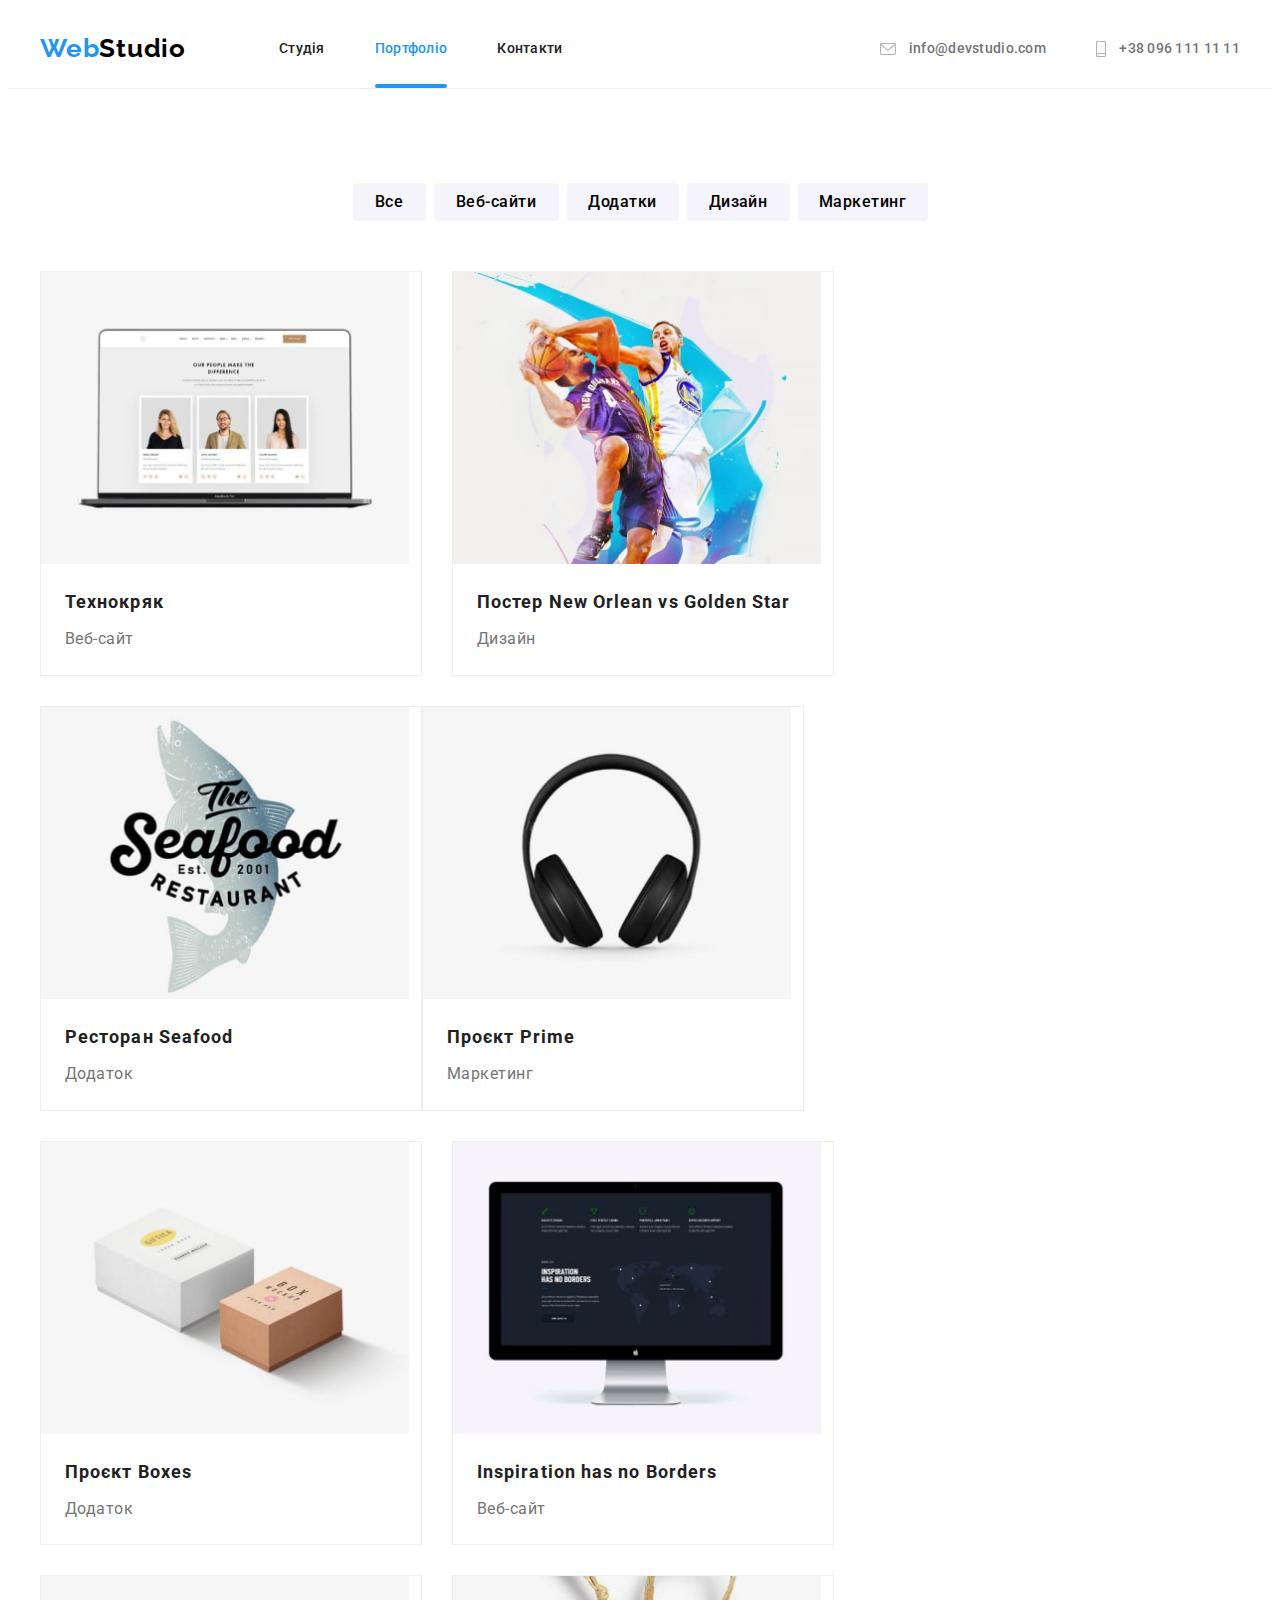
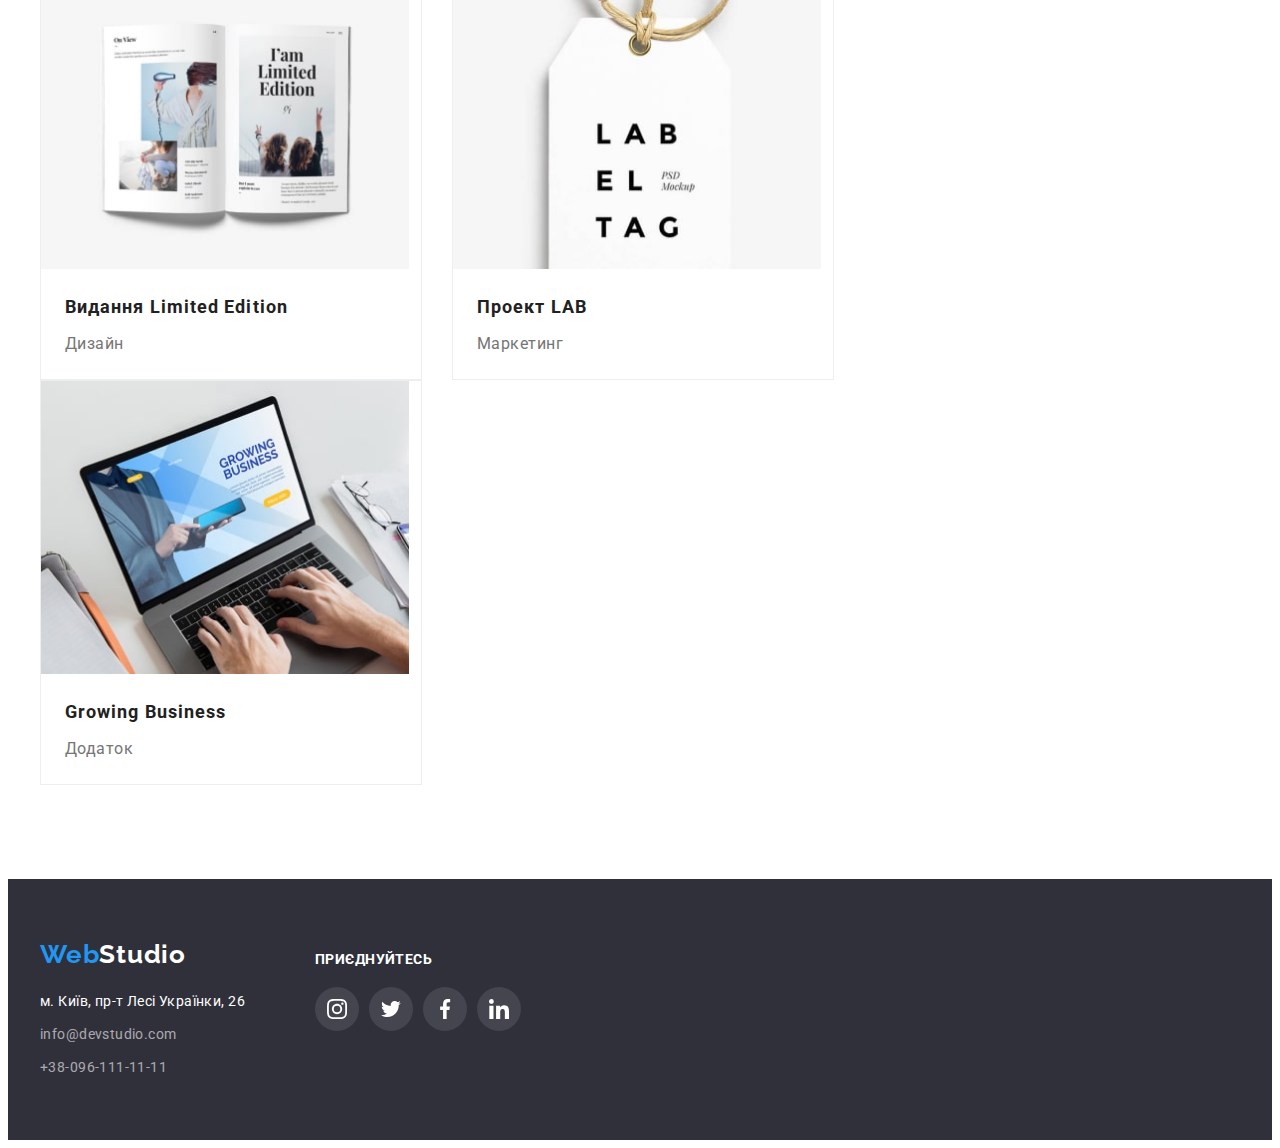
==== portfolio.html @ d66b003a "123" ====
<!DOCTYPE html>
<html lang="en">

<head>
    <meta charset="UTF-8">
    <meta http-equiv="X-UA-Compatible" content="IE=edge">
    <meta name="viewport" content="width=device-width, initial-scale=1.0">

    <link rel="preconnect" href="https://fonts.googleapis.com">
    <link rel="preconnect" href="https://fonts.gstatic.com" crossorigin>
    <link
        href="https://fonts.googleapis.com/css2?family=Raleway:wght@700&family=Roboto:wght@400;500;700;900&display=swap"
        rel="stylesheet">

    <link rel="stylesheet" href="https://cdnjs.cloudflare.com/ajax/libs/modern-normalize/1.1.0/modern-normalize.min.css"
        integrity="sha512-wpPYUAdjBVSE4KJnH1VR1HeZfpl1ub8YT/NKx4PuQ5NmX2tKuGu6U/JRp5y+Y8XG2tV+wKQpNHVUX03MfMFn9Q=="
        crossorigin="anonymous" referrerpolicy="no-referrer" />

    <title>Портфолио</title>
    <link rel="stylesheet" href="./css/style.css">
</head>

<body>
    <header class="line">
        <div class="container addres-nav">
            <nav class="main-nav">
                <a class="main-logo" href="/">
                    <span class="web-blue">Web</span><span class="logo-black">Studio</span>
                </a>
                <ul class="head-list">
                    <li class="item"><a class="link" href="index.html">Студія</a></li>
                    <li class="item"><a class="link current" href="portfolio.html">Портфоліо</a></li>
                    <li class="item"><a class="link" href="">Контакти</a></li>
                </ul>
            </nav>
            <ul class="head-info">
                <li class="head-item">
                    <a class="info mail" href="mailto:info@devstudio.com">
                        <svg class="icon-mail" width="16" height="12">
                            <use href="./img/symbol-defs.svg#icon-envelope"></use>
                        </svg>
                        info@devstudio.com
                    </a>
                </li>
                <li class="head-item">
                    <a class="info tel" href="tel:+380961111111">
                        <svg class="icon-tel" width="10" height="16">
                            <use href="./img/symbol-defs.svg#icon-smartphone"></use>
                        </svg>
                        +38 096 111 11 11
                    </a>
                </li>
            </ul>
        </div>
    </header>

    <main>

        <section class="midle">
            <div class="container">
                <ul class="button-port">
                    <li class="btn"><button class="first" type="button"> Все </button></li>
                    <li class="btn"><button class="sec" type="button"> Веб-сайти</button></li>
                    <li class="btn"><button class="thirh" type="button"> Додатки </button></li>
                    <li class="btn"><button class="fourth" type="button"> Дизайн </button></li>
                    <li class="btn"><button class="fifth " type="button"> Mаркетинг</button></li>
                </ul>

                <ul class="pick">
                    <li class="between-photo">
                        <a href="" class="mama">
                            <div class="animation">
                                <img src="./img/port-img-1-min.jpg" width="368" alt="Постер" class="img-shadow">
                                <div class="overlay-photo">
                                    <p class="overlay-photo-text">Ресурс пропонує комплексні пропозиції з різним
                                        рівнем функціоналу та сервісів.
                                        Все це дозволить відвідувачу отримати
                                        вичерпні відомості про компанію чи приватну особу.</p>
                                </div>
                            </div>
                            <div class="menu-cont">
                                <h2 class="photo-name">Технокряк</h2>
                                <p class="text-name">Веб-сайт</p>
                            </div>
                        </a>
                    </li>
                    <li class="between-photo">
                        <a href="" class="mama">
                            <div class="animation">
                                <img src="./img/port-img-2-min.jpg" width="368" alt="Постер" class="img-shadow">
                                <div class="overlay-photo">
                                    <p class="overlay-photo-text">Ресурс пропонує комплексні пропозиції з різним
                                        рівнем функціоналу та сервісів.
                                        Все це дозволить відвідувачу отримати
                                        вичерпні відомості про компанію чи приватну особу.</p>
                                </div>
                            </div>
                            <div class="menu-cont">
                                <h2 class="photo-name">Постер New Orlean vs Golden Star</h2>
                                <p class="text-name">Дизайн</p>
                            </div>
                        </a>
                    </li>
                    <li class="between-photo">
                        <a href="" class="mama">
                            <div class="animation">
                                <img src="./img/port-img-3-min.jpg" width="368" alt="Ресторан сифуд" class="img-shadow">
                                <div class="overlay-photo">
                                    <p class="overlay-photo-text">Ресурс пропонує комплексні пропозиції з різним
                                        рівнем функціоналу та сервісів.
                                        Все це дозволить відвідувачу отримати
                                        вичерпні відомості про компанію чи приватну особу.</p>
                                </div>
                            </div>
                            <div class="menu-cont">
                                <h2 class="photo-name">Ресторан Seafood</h2>
                                <p class="text-name">Додаток</p>
                            </div>
                        </a>
                    </li>
                    <li class="between-photo">
                        <a href="" class="mama">
                            <div class="animation">
                                <img src="./img/port-img-4-min.jpg" width="368" alt="Проєкт прайм" class="img-shadow">
                                <div class="overlay-photo">
                                    <p class="overlay-photo-text">Ресурс пропонує комплексні пропозиції з різним
                                        рівнем функціоналу та сервісів.
                                        Все це дозволить відвідувачу отримати
                                        вичерпні відомості про компанію чи приватну особу.</p>
                                </div>
                            </div>
                            <div class="menu-cont">
                                <h2 class="photo-name">Проєкт Prime</h2>
                                <p class="text-name">Маркетинг</p>
                            </div>
                        </a>
                    </li>
                    <li class="between-photo">
                        <a href="" class="mama">
                            <div class="animation">
                                <img src="./img/port-img-5-min.jpg" width="368" alt="Проєкт бокс" class="img-shadow">
                                <div class="overlay-photo">
                                    <p class="overlay-photo-text">Ресурс пропонує комплексні пропозиції з різним
                                        рівнем функціоналу та сервісів.
                                        Все це дозволить відвідувачу отримати
                                        вичерпні відомості про компанію чи приватну особу.</p>
                                </div>
                            </div>
                            <div class="menu-cont">
                                <h2 class="photo-name">Проєкт Boxes</h2>
                                <p class="text-name">Додаток</p>
                            </div>
                        </a>
                    </li>
                    <li class="between-photo">
                        <a href="" class="mama">
                            <div class="animation">
                                <img src="./img/port-img-6-min.jpg" width="368" alt="Вдохновение не имеет границ"
                                    class="img-shadow">
                                <div class="overlay-photo">
                                    <p class="overlay-photo-text">Ресурс пропонує комплексні пропозиції з різним
                                        рівнем функціоналу та сервісів.
                                        Все це дозволить відвідувачу отримати
                                        вичерпні відомості про компанію чи приватну особу.</p>
                                </div>
                            </div>
                            <div class="menu-cont">
                                <h2 class="photo-name">Inspiration has no Borders</h2>
                                <p class="text-name">Веб-сайт</p>
                            </div>
                        </a>
                    </li>
                    <li class="between-photo">
                        <a href=""  class="mama">
                            <div class="animation">
                                <img src="./img/port-img-7-min.jpg" width="368" alt="Видання лимитед едишн"
                                    class="img-shadow">
                                <div class="overlay-photo">
                                    <p class="overlay-photo-text">Ресурс пропонує комплексні пропозиції з різним
                                        рівнем функціоналу та сервісів.
                                        Все це дозволить відвідувачу отримати
                                        вичерпні відомості про компанію чи приватну особу.</p>
                                </div>
                            </div>
                            <div class="menu-cont">
                                <h2 class="photo-name">Видання Limited Edition</h2>
                                <p class="text-name">Дизайн</p>
                            </div>
                        </a>
                    </li>
                    <li class="between-photo">
                        <a href="" class="mama">
                            <div class="animation">
                                <img src="./img/port-img-8-min.jpg" width="368" alt="Проект лаб" class="img-shadow">
                                <div class="overlay-photo">
                                    <p class="overlay-photo-text">Ресурс пропонує комплексні пропозиції з різним
                                        рівнем функціоналу та сервісів.
                                        Все це дозволить відвідувачу отримати
                                        вичерпні відомості про компанію чи приватну особу.</p>
                                </div>
                            </div>
                            <div class="menu-cont">
                                <h2 class="photo-name">Проект LAB</h2>
                                <p class="text-name">Маркетинг</p>
                            </div>
                        </a>
                    </li>
                    <li class="between-photo">
                        <a href="" class="mama">
                            <div class="animation">
                                <img src="./img/port-img-9-min.jpg" width="368" alt="гроув биз" class="img-shadow">
                                <div class="overlay-photo">
                                    <p class="overlay-photo-text">Ресурс пропонує комплексні пропозиції з різним
                                        рівнем функціоналу та сервісів.
                                        Все це дозволить відвідувачу отримати
                                        вичерпні відомості про компанію чи приватну особу.</p>
                                </div>
                            </div>
                            <div class="menu-cont">
                                <h2 class="photo-name">Growing Business</h2>
                                <p class="text-name">Додаток</p>
                            </div>
                        </a>
                    </li>
                </ul>
            </div>
        </section>
    </main>

    <footer class="footer">
        <div class="container">
            <div class="footering">
                <div class="footer-corect">
                    <a class="main-logo" href="/">
                        <span class="web-blue">Web</span><span class="logo-white">Studio</span>
                    </a>
                    <address class="foot">
                        <p class="street">м. Київ, пр-т Лесі Українки, 26</p>
                        <ul>
                            <li class="foot-link"><a class="foot-info"
                                    href="mailto:info@devstudio.com">info@devstudio.com</a></li>
                            <li class="foot-link"><a class="foot-info" href="tel:+380961111111">+38-096-111-11-11</a>
                            </li>
                        </ul>
                    </address>

                </div>
                <div class="connect">
                    <div>
                        <h2 class="foot-h">приєднуйтесь</h2>
                    </div>
                    <ul class="icon-list">
                        <li class="icon-foot-between">
                            <a href="" class="icon-foot">
                                <svg class="icon-think" width="20" height="20">
                                    <use href="./img/symbol-defs.svg#icon-instagram"></use>
                                </svg>
                            </a>
                        </li>
                        <li class="icon-foot-between">
                            <a href="" class="icon-foot">
                                <svg class="icon-think" width="20" height="20">
                                    <use href="./img/symbol-defs.svg#icon-twitter"></use>
                                </svg>
                            </a>
                        </li>
                        <li class="icon-foot-between">
                            <a href="" class="icon-foot">
                                <svg class="icon-think" width="20" height="20">
                                    <use href="./img/symbol-defs.svg#icon-facebook"></use>
                                </svg>
                            </a>
                        </li>
                        <li class="icon-foot-between">
                            <a href="" class="icon-foot">
                                <svg class="icon-think" width="20" height="20">
                                    <use href="./img/symbol-defs.svg#icon-linkedin"></use>
                                </svg>
                            </a>
                        </li>
                    </ul>
                </div>
            </div>
        </div>
    </footer>

</body>

</html>
---- css/style.css ----
body {
  color: var(--main-color-text);
  font-family: "Roboto", sans-serif;
}
:root {
  --logo-color-black: rgba(0, 0, 0, 1);
  --main-color-black: rgba(33, 33, 33, 1);
  --main-color-blue: rgba(33, 150, 243, 1);
  --main-color-white: rgba(255, 255, 255, 1);
  --main-color-text: rgba(117, 117, 117, 1);
  --hero-color: rgba(47, 48, 58, 1);
  --button-color-port: rgba(245, 244, 250, 1);
  --main-color-icon: rgba(175, 177, 184, 1);
}

ul {
  list-style: none;
  padding: 0;
  margin: 0;
}
h1,
h2,
h3,
h4,
h5,
h6 {
  margin: 0;
}
p {
  margin: 0;
}
.line {
  border-bottom: 1px solid #ececec;
  z-index: 1;
}

.container {
  width: 1200px;
  padding: 0px 15px;
  margin: 0 auto;
}

.addres-nav {
  display: flex;
  align-items: center;
}

.main-nav {
  display: flex;
  align-items: center;
}

.head-list {
  display: flex;
  margin-left: 93px;
}

.main-logo {
  text-decoration: none;
  font-family: "Raleway";
  font-weight: 700;
  font-size: 26px;
  line-height: 1.19;
  letter-spacing: 0.03em;
}
.web-blue {
  color: var(--main-color-blue);
}
.logo-black {
  color: var(--logo-color-black);
}

.head-list .link {
  display: block;

  padding: 30px 0;
  margin: 0;

  text-decoration: none;
  color: var(--main-color-black);
  font-weight: 500;
  font-size: 14px;
  line-height: 1.43;
  letter-spacing: 0.02em;

  transition: color 250ms cubic-bezier(0.4, 0, 0.2, 1);
}

.head-list .link.current {
  color: var(--main-color-blue);
  position: relative;
}

.link.current::after {
  content: "";
  position: absolute;
  left: 0;
  bottom: 0;
  display: block;
  width: 100%;
  height: 4px;

  border-radius: 2px;
  background-color: var(--main-color-blue);
}

.head-list .link:hover,
.head-list .link:focus {
  color: var(--main-color-blue);
}

.head-list .item + .item {
  margin-left: 50px;
}

.head-info .head-item:not(:first-child) {
  margin-left: 50px;
}
.head-info {
  display: flex;
  margin-left: auto;
}
.head-info .mail,
.head-info .tel {
  font-family: "Roboto";
  font-weight: 500;
  font-size: 14px;
  line-height: 1.43;
  letter-spacing: 0.02em;
  transition: color 250ms cubic-bezier(0.4, 0, 0.2, 1);
}
.icon-mail,
.icon-tel {
  vertical-align: middle;
  fill: var(--main-color-icon);
  transition: fill 250ms cubic-bezier(0.4, 0, 0.2, 1);
  margin-right: 10px;
}
.info.mail:hover .icon-mail,
.info.mail:focus .icon-mail,
.info.tel:hover .icon-tel,
.info.tel:focus .icon-tel,
.info.mail:hover,
.info.mail:focus,
.info.tel:hover,
.info.tel:focus {
  color: var(--main-color-blue);
  fill: var(--main-color-blue);
}
.head-item:focus .icon-tel,
.head-item:focus .icon-mail {
  fill: var(--main-color-blue);
}

.info {
  /* изза сслыки не наследует цвет из "body" */
  text-decoration: none;

  color: var(--main-color-text);
  background-color: var(--main-color-white);
}
.hero {
  max-width: 1600px;
  max-height: 600px;
  margin-left: auto;
  margin-right: auto;

  background-image: linear-gradient(
      to right,
      rgba(47, 48, 58, 0.4),
      rgba(47, 48, 58, 0.4)
    ),
    url(../img/team.jpg);

  background-size: cover;
  background-position: center;
  background-color: var(--hero-color);
  padding: 200px 0;

  z-index: 1;
}
.hero h1 {
  color: var(--main-color-white);

  font-weight: 900;
  font-size: 44px;
  line-height: 1.36;
  /* or 136% */
  text-align: center;
  letter-spacing: 0.06em;
  text-transform: uppercase;
}
.hero .button {
  border-color: transparent;
  display: block;
  padding: 0;
  height: 50px;
  width: 216px;
  margin-right: auto;
  margin-left: auto;
  margin-top: 30px;

  color: var(--main-color-white);
  background-color: var(--main-color-blue);

  box-shadow: 0px 4px 4px rgba(0, 0, 0, 0.15);
  border-radius: 4px;
  font-family: inherit;
  font-weight: 700;
  font-size: 16px;
  line-height: 1.88;
  /* identical to box height, or 188% */
  text-align: center;
  letter-spacing: 0.06em;

  transition: background-color 250ms cubic-bezier(0.4, 0, 0.2, 1);
}

.backdrop {
  position: fixed;
  z-index: 2;
  top: 0;
  left: 0;
  width: 100%;
  height: 100%;

  background-color: rgba(0, 0, 0, 0.2);

  opacity: 1;
  transition: opacity 250ms cubic-bezier(0.4, 0, 0.2, 1);
}

.backdrop.is-hidden {
  opacity: 0;
  pointer-events: none;
}

.backdrop.is-hidden .modal {
  transform: scale(0.9);

  transform: translate(-50%, -50%);
}

.modal {
  position: absolute;
  top: 50%;
  left: 50%;

  min-width: 530px;
  min-height: 580px;

  background-color: var(--main-color-white);
  background: #ffffff;
  box-shadow: 0px 1px 3px rgba(0, 0, 0, 0.12), 0px 1px 1px rgba(0, 0, 0, 0.14),
    0px 2px 1px rgba(0, 0, 0, 0.2);
  border-radius: 4px;

  transform: translate(-50%, -50%) scale(1);
  transition: transform 250ms cubic-bezier(0.4, 0, 0.2, 1);
}

.close {
  display: flex;
  justify-content: center;
  align-items: center;
  position: absolute;
  top: 0;
  right: 0;
  padding: 0;
  margin-top: 8px;
  margin-right: 8px;
  width: 30px;
  height: 30px;
  border-radius: 50%;

  cursor: pointer;
  background: #ffffff;
  border: 1px solid rgba(0, 0, 0, 0.1);
}

.button:focus {
  color: var(--main-color-white);
  background-color: var(--hero-color);;
}
.button:hover {
  cursor: pointer;
}

.hide {
  display: none;
}

.about {
  display: flex;
}

.about .about-us + .about-us {
  margin-left: 30px;
}
.about-us {
  max-width: 270px;
}
.thumb {
  display: flex;
  align-items: center;
  justify-content: center;

  height: 120px;
  margin-bottom: 30px;

  background: #f5f4fa;
  border-radius: 4px;
}

.icon-bfn {
  width: 70px;
  height: 70px;
}

.solid {
  padding-top: 94px;
}
.benefits {
  color: var(--main-color-black);
  font-weight: 700;
  font-size: 14px;
  line-height: 1.43;
  letter-spacing: 0.03em;
  text-transform: uppercase;
}
.text {
  margin-top: 10px;
  font-size: 14px;
  line-height: 1.71;
  letter-spacing: 0.03em;
}

.affair {
  padding-top: 94px;
  padding-bottom: 94px;
}

.corect {
  margin-top: 50px;
}

.picture {
  display: flex;
  z-index: -1;
}
.picture .photo + .photo {
  margin-left: 30px;
}

.triple-picture {
  display: block;
}

.photo {
  position: relative;
  z-index: 1;
}

.overlay {
  position: absolute;
  z-index: 1;
  left: 0;
  bottom: 0;

  width: 100%;
  height: 70px;

  background: rgba(47, 48, 58, 0.8);
}
.over-text {
  padding: 27px 0;

  font-weight: 700;
  font-size: 14px;
  line-height: 16px;
  text-align: center;
  letter-spacing: 0.03em;
  text-transform: uppercase;

  color: var(--main-color-white);
  opacity: 1;
}
.our-team {
  padding: 94px 0;
  background-color: var(--button-color-port);
}
.team-head {
  color: var(--main-color-black);

  font-weight: 700;
  font-size: 36px;
  line-height: 1.17;
  text-align: center;
  letter-spacing: 0.03em;
}
.team {
  display: flex;
  margin-top: 50px;
  justify-content: center;
}
.team .info + .info {
  margin-left: 30px;
}

.our-think {
  display: block;
}

.our-team .names {
  color: var(--main-color-black);
  font-weight: 500;
  font-size: 16px;
  line-height: 1.19;
  text-align: center;
  /* identical to box height */
  letter-spacing: 0.03em;
}
.our-team .post {
  font-size: 16px;
  line-height: 1.19;
  text-align: center;
  /* identical to box height */
  letter-spacing: 0.03em;
}
.our-team .info {
  box-shadow: 0px 1px 3px rgba(0, 0, 0, 0.12), 0px 1px 1px rgba(0, 0, 0, 0.14),
    0px 2px 1px rgba(0, 0, 0, 0.2);
  border-radius: 0px 0px 4px 4px;
}

.names {
  margin-bottom: 10px;
}

.team-between {
  padding: 30px 0;
}
.icon-flex-mess {
  margin-top: 16px;
  display: flex;
}
.just-cont {
  width: 206px;
  margin-left: auto;
  margin-right: auto;
}
.icon-team {
  display: flex;
  align-items: center;
  justify-content: center;
}
.icon-flex-mess .icon-team + .icon-team {
  margin-left: 10px;
}
.icon-mess {
  display: flex;
  align-items: center;
  justify-content: center;

  width: 44px;
  height: 44px;

  border-radius: 50%;
  transition: background-color 250ms cubic-bezier(0.4, 0, 0.2, 1);
}

.icon-item {
  fill: var(--main-color-icon);
  transition: fill 250ms cubic-bezier(0.4, 0, 0.2, 1);
}

.icon-mess:hover,
.icon-mess:focus {
  background-color: var(--main-color-blue);
}
.icon-mess:hover .icon-item,
.icon-mess:focus .icon-item {
  fill: var(--main-color-white);
}
.midle {
  padding-top: 94px;
  padding-bottom: 94px;
}

.our-clients {
  padding: 94px 0;
}

.clients {
  margin-bottom: 50px;

  color: var(--main-color-black);
  font-weight: 700;
  font-size: 36px;
  line-height: 42px;
  text-align: center;
  letter-spacing: 0.03em;
}

.icon-flex {
  display: flex;
}

.icon-flex .icon-area + .icon-area {
  margin-left: 30px;
}

.icon-area {
  display: flex;
  width: calc((100% - 150px) / 6);
  height: 92px;
}
.icon-company {
  fill: var(--main-color-icon);
  transition: fill 250ms cubic-bezier(0.4, 0, 0.2, 1);
}

.icon-link:hover .icon-company,
.icon-link:focus .icon-company {
  fill: var(--main-color-blue);
}
.icon-link:hover,
.icon-link:focus {
  border: 1px solid var(--main-color-blue);
}

.icon-link {
  width: 170px;
  display: flex;
  align-items: center;
  justify-content: center;

  border: 1px solid #afb1b8;
  border-radius: 4px;
  transition: border 250ms cubic-bezier(0.4, 0, 0.2, 1);
}

.button-port {
  display: flex;
  justify-content: center;
}
.button-port .btn:not(:first-child) {
  margin-left: 8px;
}

.button-port button {
  height: 38px;
  border-radius: 4px;
  border: 0;

  background-color: var(--button-color-port);

  font-family: inherit;
  font-weight: 500;
  font-size: 16px;
  line-height: 1.62;
  text-align: center;
  letter-spacing: 0.03em;

  transition: color 250ms cubic-bezier(0.4, 0, 0.2, 1);
  transition: box-shadow 250ms cubic-bezier(0.4, 0, 0.2, 1);
}

.button-port button:hover,
.button-port button:focus {
  background-color: var(--main-color-blue);
  transition: background-color 250ms cubic-bezier(0.4, 0, 0.2, 1);
  color: var(--main-color-white);
  box-shadow: 0px 3px 1px rgba(0, 0, 0, 0.1), 0px 1px 2px rgba(0, 0, 0, 0.08),
    0px 2px 2px rgba(0, 0, 0, 0.12);
  border-radius: 4px;
  cursor: pointer;
}
.first {
  width: 73px;
}
.sec {
  width: 125px;
}
.thirh {
  width: 112px;
}
.fourth {
  width: 103px;
}
.fifth {
  width: 130px;
}

.pick {
  display: flex;
  flex-wrap: wrap;

  margin-top: 50px;
}

.pick .between-photo {
  width: calc((100% - 60px) / 3);
  margin-right: 30px;
  margin-bottom: 30px;
  border: 1px solid #eeeeee;

  transition: box-shadow 250ms cubic-bezier(0.4, 0, 0.2, 1);
}

.pick .between-photo:nth-child(3n) {
  margin-right: 0px;
}

.pick .between-photo:nth-last-child(-n + 3) {
  margin-bottom: 0px;
}

.img-shadow {
  display: block;
  position: relative;
  overflow: hidden;
}

.animation {
  position: relative;
  overflow: hidden;
}

.overlay-photo {
  position: absolute;
  width: 100%;
  height: 100%;
  left: 0;
  bottom: 0;
  background-color: rgba(33, 150, 243, 0.9);
  transform: translateY(101%);
  transition: transform 250ms cubic-bezier(0.4, 0, 0.2, 1);
}

.mama:hover .overlay-photo,  
.mama:focus .overlay-photo {
  transform: translateY(0);
}

.overlay-photo-text {
  padding: 63px 24px;
  text-align: start;

  font-size: 18px;
  line-height: 1.56;
  /* or 156% */

  letter-spacing: 0.03em;

  color: #ffffff;
}

.menu-cont {
  padding: 20px 24px;
  overflow: hidden;
}

.pick a {
  text-decoration: none;
}
.pick .photo-name {
  color: var(--main-color-black);
  font-weight: 700;
  font-size: 18px;
  line-height: 2;
  letter-spacing: 0.06em;
}
.pick .text-name {
  padding-top: 4px;

  color: var(--main-color-text);

  font-size: 16px;
  line-height: 1.9;
  letter-spacing: 0.03em;
}

.between-photo:hover,
.between-photo:focus {
  box-shadow: 0px 1px 3px rgba(0, 0, 0, 0.12), 0px 1px 1px rgba(0, 0, 0, 0.14),
    0px 2px 1px rgba(0, 0, 0, 0.2);
}

.footer-port {
  margin-top: 94px;
}

.footer {
  padding: 60px 0;

  background-color: var(--hero-color);
}

.logo-white {
  color: var(--main-color-white);
}
.footer-link {
  text-decoration: none;
}
.foot {
  font-style: normal;
  margin-right: 70px;
}
.street {
  margin-top: 20px;

  color: var(--main-color-white);

  font-size: 14px;
  line-height: 1.71;
  letter-spacing: 0.03em;
}

.foot-link {
  margin-top: 9px;
}

.foot-info {
  text-decoration: none;
  font-size: 14px;
  line-height: 1.71;
  letter-spacing: 0.03em;

  color: rgba(255, 255, 255, 0.6);
  transition: color 250ms cubic-bezier(0.4, 0, 0.2, 1);
}
.foot-info:focus,
.foot-info:hover {
  color: var(--main-color-blue);
}

.footering {
  display: flex;
}

.connect {
  display: flex;
  flex-direction: column;

  padding-top: 12px;
  padding-bottom: 40px;
}

.foot-h {
  font-weight: 700;
  font-size: 14px;
  line-height: 16px;
  letter-spacing: 0.03em;
  text-transform: uppercase;

  color: var(--main-color-white);
}
.icon-list {
  margin-top: 20px;
  display: flex;
}
.icon-list .icon-foot-between + .icon-foot-between {
  margin-left: 10px;
}
.icon-foot {
  display: flex;
  align-items: center;
  justify-content: center;

  width: 44px;
  height: 44px;
  border-radius: 50%;

  background-color: rgb(69, 69, 79);
  transition: background-color 250ms cubic-bezier(0.4, 0, 0.2, 1);
}

.icon-foot:hover,
.icon-foot:focus {
  background-color: var(--main-color-blue);
}

.icon-think {
  fill: var(--main-color-white);
}
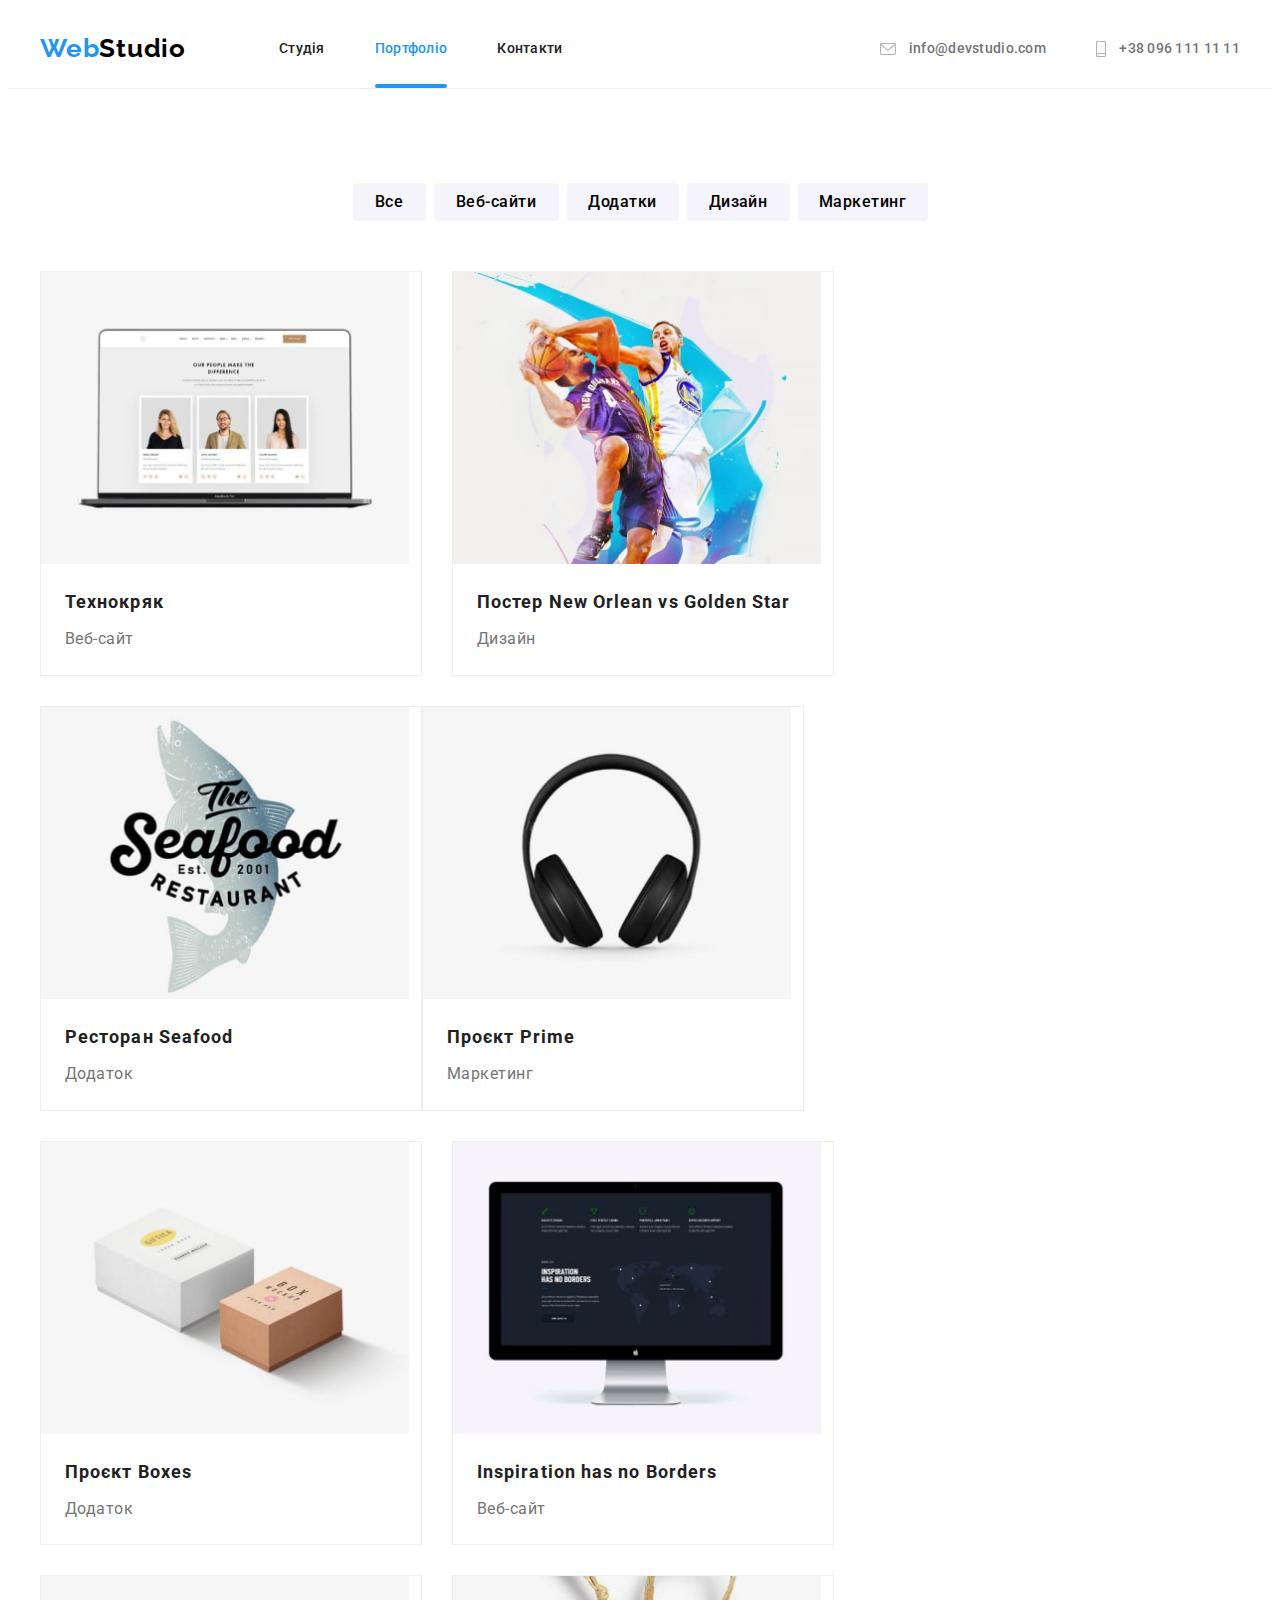
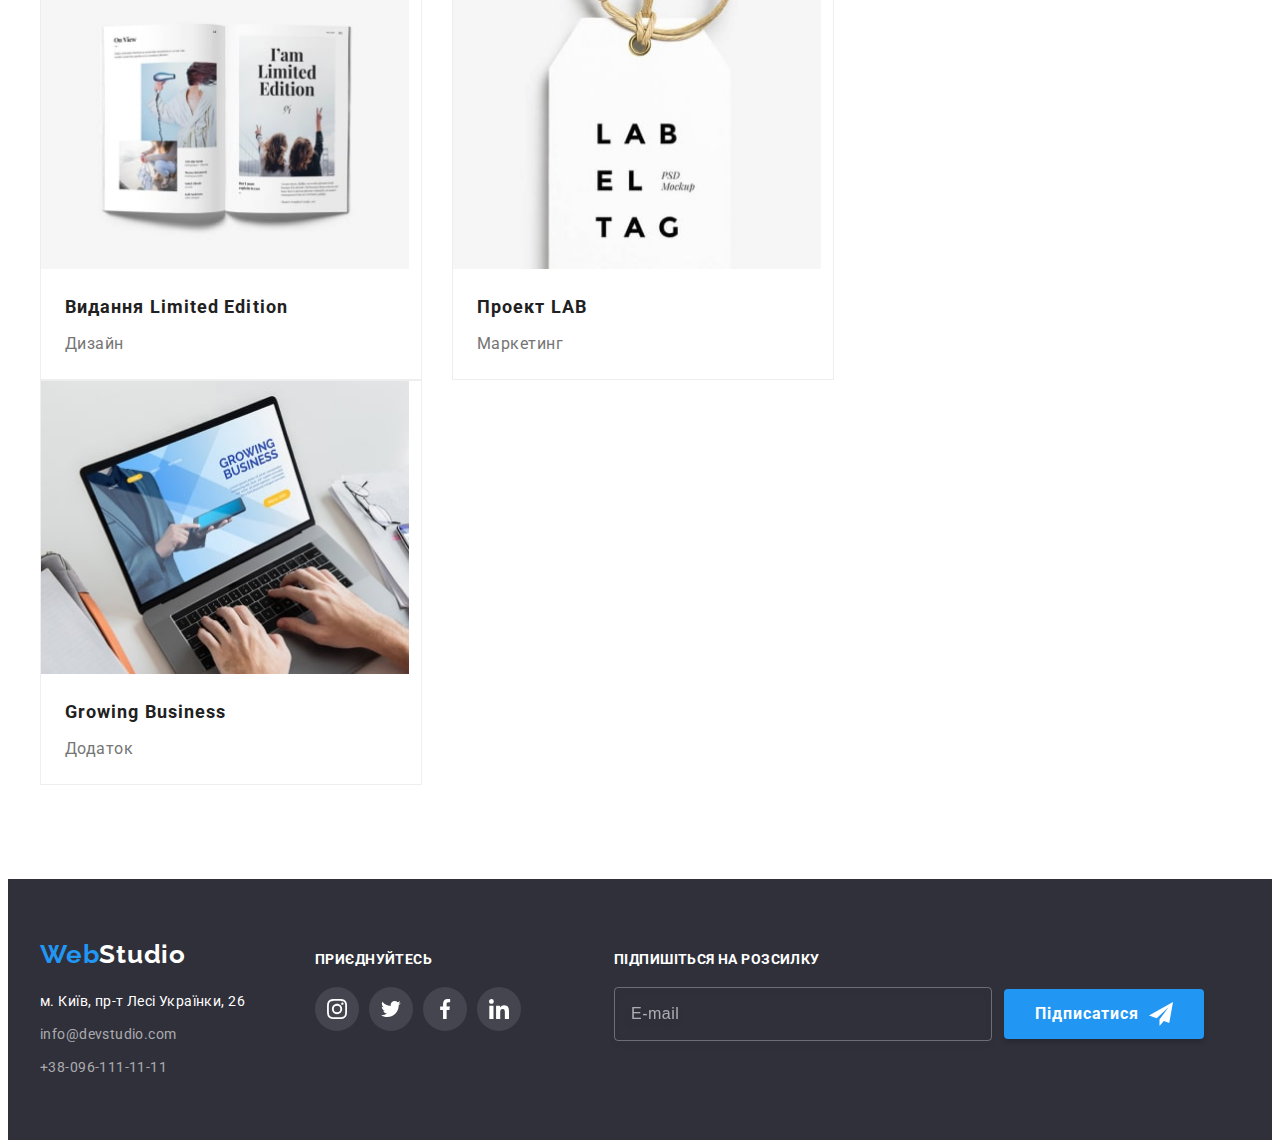
==== commit da41a5f6: "123" ====
--- a/portfolio.html
+++ b/portfolio.html
@@ -171,7 +171,7 @@
                         </a>
                     </li>
                     <li class="between-photo">
-                        <a href=""  class="mama">
+                        <a href="" class="mama">
                             <div class="animation">
                                 <img src="./img/port-img-7-min.jpg" width="368" alt="Видання лимитед едишн"
                                     class="img-shadow">
@@ -246,9 +246,7 @@
 
                 </div>
                 <div class="connect">
-                    <div>
-                        <h2 class="foot-h">приєднуйтесь</h2>
-                    </div>
+                    <h2 class="foot-h">приєднуйтесь</h2>
                     <ul class="icon-list">
                         <li class="icon-foot-between">
                             <a href="" class="icon-foot">
@@ -280,6 +278,22 @@
                         </li>
                     </ul>
                 </div>
+                <div class="subscribe">
+                    <b class="bold">Підпишіться на розсилку</b>
+                    <form>
+                        <div class="foot-helper">
+                            <label class="mail-area">
+                                <input type="email" placeholder="E-mail">
+                            </label>
+                            <button type="submit" class="title">
+                                Підписатися
+                                <svg class="icon-label" width="24" height="24">
+                                    <use href="./img/symbol-defs.svg#icon-telegram"></use>
+                                </svg>
+                            </button>
+                        </div>
+                    </form>
+                </div>
             </div>
         </div>
     </footer>
--- a/css/style.css
+++ b/css/style.css
@@ -190,7 +190,7 @@
   letter-spacing: 0.06em;
   text-transform: uppercase;
 }
-.hero .button {
+.button {
   border-color: transparent;
   display: block;
   padding: 0;
@@ -245,6 +245,7 @@
   position: absolute;
   top: 50%;
   left: 50%;
+  padding: 75px 40px 164px 40px;
 
   min-width: 530px;
   min-height: 580px;
@@ -278,9 +279,82 @@
   border: 1px solid rgba(0, 0, 0, 0.1);
 }
 
+.form-head {
+  display: flex;
+  justify-content: center;
+  margin-bottom: 12px;
+
+  font-weight: 700;
+  font-size: 20px;
+  line-height: 23px;
+  text-align: center;
+  letter-spacing: 0.03em;
+
+  color: var(--main-color-black);
+}
+
+.own-form {
+  display: flex;
+  flex-direction: column;
+  gap: 10px;
+}
+
+.form-as {
+  position: relative;
+  display: flex;
+  flex-direction: column;
+}
+
+.form-label {
+  margin-bottom: 4px;
+
+  font-size: 12px;
+  line-height: 14px;
+  /* identical to box height */
+
+  letter-spacing: 0.01em;
+
+  color: #757575;
+}
+
+.form-input {
+  padding: 11px 12px 11px 30px;
+  border: 1px solid rgba(33, 33, 33, 0.2);
+  border-radius: 4px;
+}
+
+.form-input.area {
+  resize: none;
+  padding: 12px 16px;
+}
+
+.form-box{
+  display: flex;
+  flex-direction: row-reverse;
+  align-items: center;
+  margin-top: 20px;
+}
+
+.form-link{
+  color: var(--main-color-blue);
+}
+
+
+
+.form-icon{
+  display: flex;
+  align-items: center;
+  position: absolute;
+  left: 12px;
+  bottom: 50%;
+  transform: translateY(100%);
+  
+}
+
+
 .button:focus {
   color: var(--main-color-white);
-  background-color: var(--hero-color);;
+  background-color: var(--hero-color);
 }
 .button:hover {
   cursor: pointer;
@@ -638,7 +712,7 @@
   transition: transform 250ms cubic-bezier(0.4, 0, 0.2, 1);
 }
 
-.mama:hover .overlay-photo,  
+.mama:hover .overlay-photo,
 .mama:focus .overlay-photo {
   transform: translateY(0);
 }
@@ -784,3 +858,78 @@
 .icon-think {
   fill: var(--main-color-white);
 }
+
+.subscribe {
+  display: flex;
+  flex-direction: column;
+  margin-left: 93px;
+  padding-top: 12px;
+}
+.bold {
+  margin-bottom: 20px;
+
+  font-style: normal;
+  font-weight: 700;
+  font-size: 14px;
+  line-height: 16px;
+  letter-spacing: 0.03em;
+  text-transform: uppercase;
+
+  color: #ffffff;
+}
+
+.mail-area input {
+  width: 358px;
+  height: 50px;
+  background-color: transparent;
+  border: 1px solid rgba(255, 255, 255, 0.3);
+  filter: drop-shadow(0px 4px 4px rgba(0, 0, 0, 0.15));
+  border-radius: 4px;
+  color: var(--main-color-white);
+  padding-left: 16px;
+}
+
+.mail-area input::placeholder {
+  display: flex;
+  align-items: center;
+  margin-left: 16px;
+  font-size: 16px;
+  line-height: 20px;
+
+  letter-spacing: 0.03em;
+
+  color: rgba(255, 255, 255, 0.6);
+}
+
+.foot-helper {
+  display: flex;
+  align-items: center;
+}
+
+.title {
+  border-color: transparent;
+  display: flex;
+  justify-content: center;
+  align-items: center;
+  padding: 0;
+  margin-left: 12px;
+  height: 50px;
+  width: 200px;
+  color: var(--main-color-white);
+  background-color: var(--main-color-blue);
+
+  box-shadow: 0px 4px 4px rgba(0, 0, 0, 0.15);
+  border-radius: 4px;
+  font-family: inherit;
+  font-weight: 700;
+  font-size: 16px;
+  line-height: 1.88;
+  /* identical to box height, or 188% */
+  text-align: center;
+  letter-spacing: 0.06em;
+  cursor: pointer;
+}
+
+.icon-label {
+  margin-left: 10px;
+}
